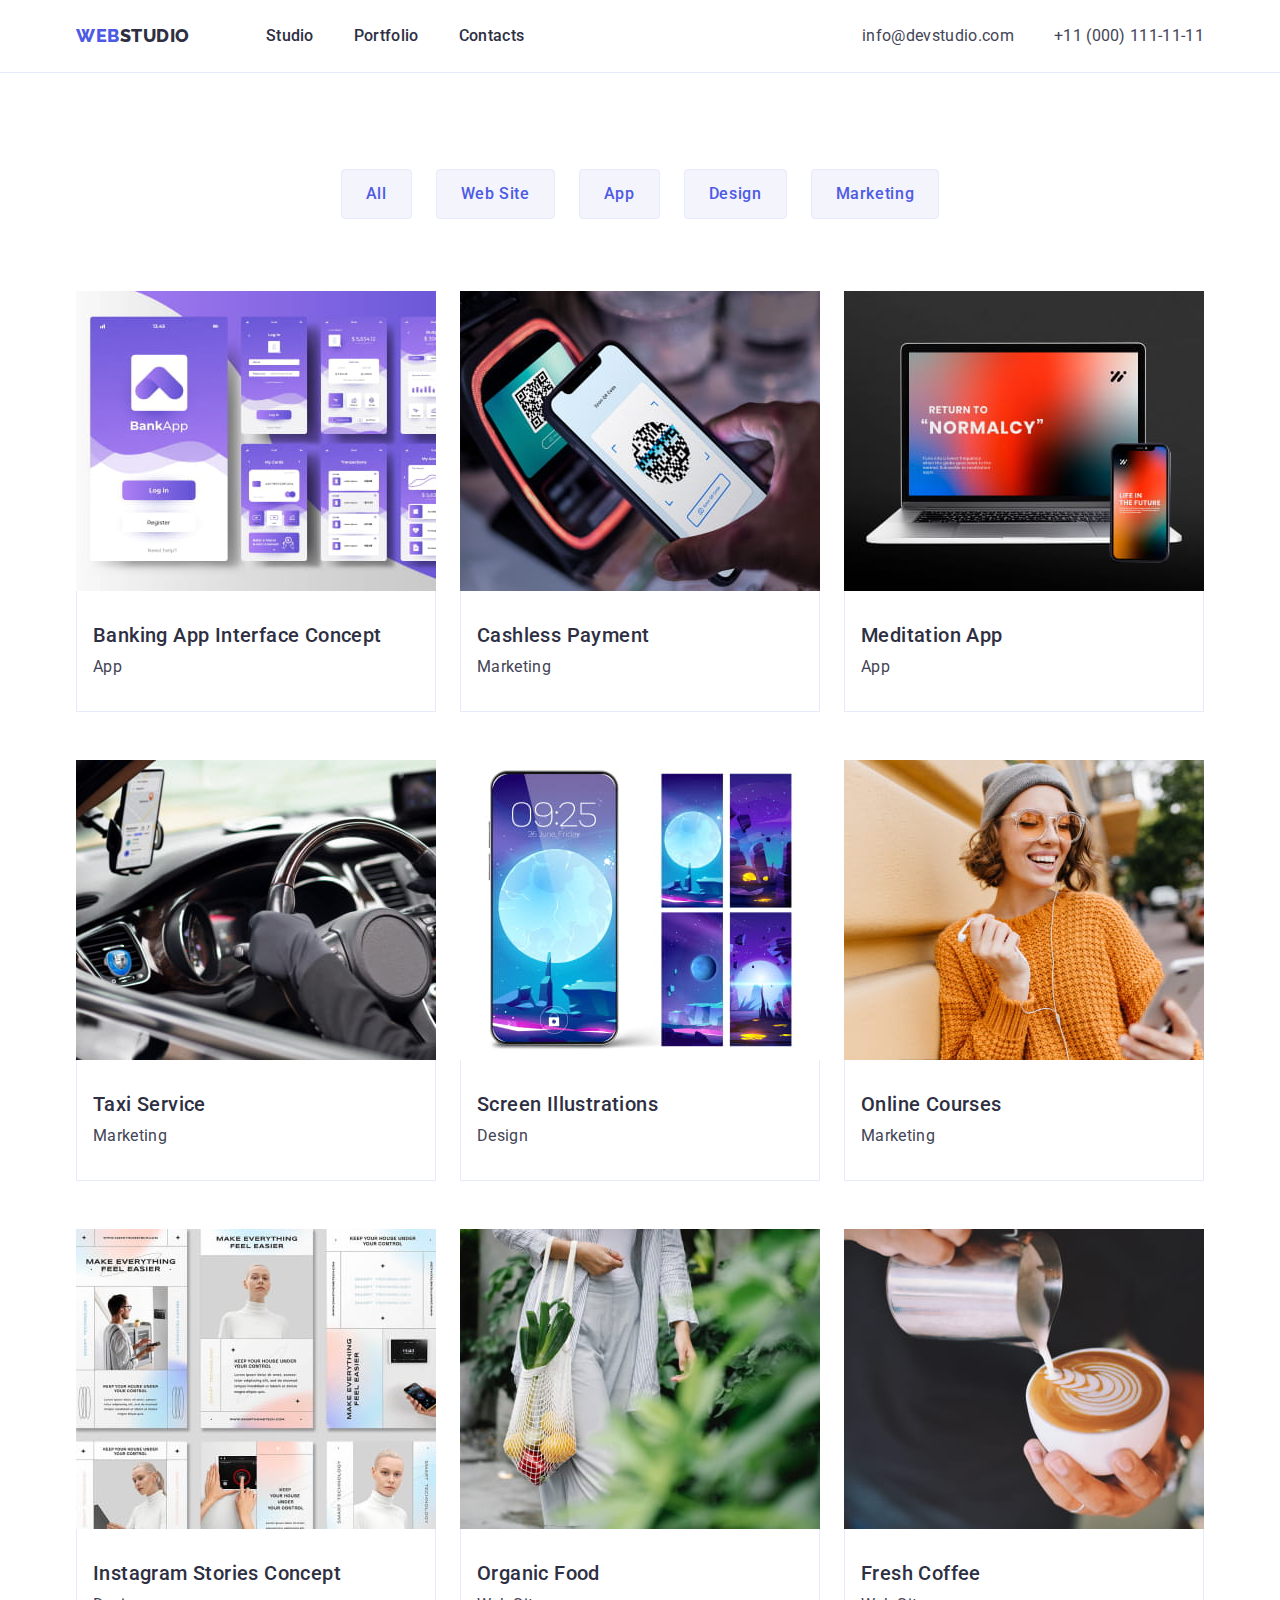
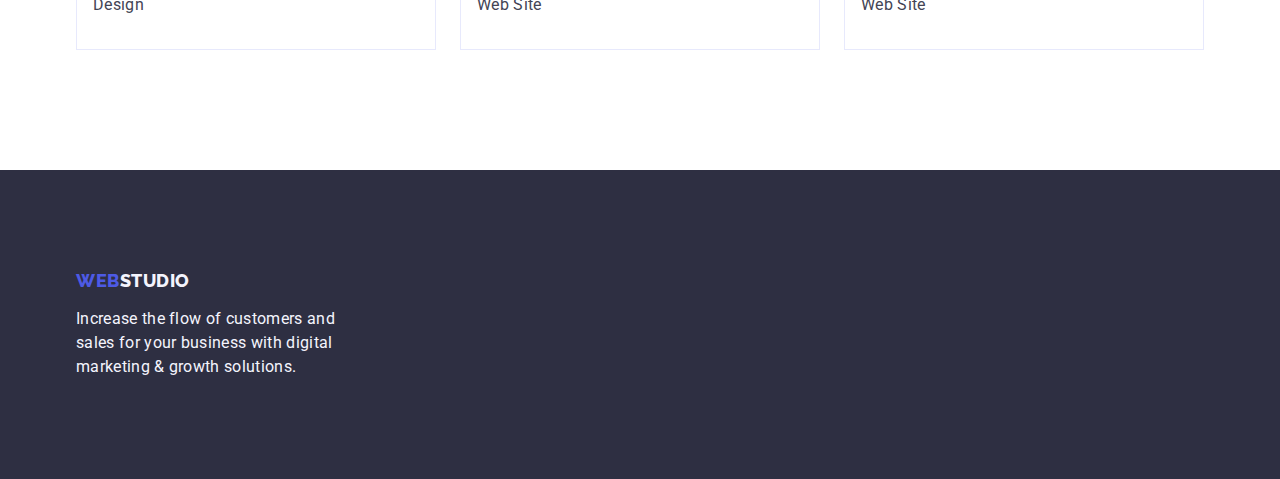
==== portfolio.html @ 5caf5eec "Initial commit" ====
<!DOCTYPE html>
<html lang="en">
  <head>
    <meta charset="UTF-8" />
    <meta http-equiv="X-UA-Compatible" content="IE=edge" />
    <meta name="viewport" content="width=device-width, initial-scale=1.0" />
    <title>Portfolio</title>
    <link rel="preconnect" href="https://fonts.googleapis.com" />
    <link rel="preconnect" href="https://fonts.gstatic.com" crossorigin />
    <link
      href="https://fonts.googleapis.com/css2?family=Raleway:wght@800&family=Roboto:wght@400;500;700;900&display=swap"
      rel="stylesheet"
    />
    <link
      rel="stylesheet"
      href="https://cdnjs.cloudflare.com/ajax/libs/modern-normalize/1.1.0/modern-normalize.min.css"
    />
    <link rel="stylesheet" href="./css/styles.css" />
  </head>
  <body>
    <!--NAVIGATION-->
    <header class="header-underline">
      <div class="header-section container">
        <nav class="header-nav">
          <a class="logo-web link" href="./">
            web<span class="logo-studio">studio</span>
          </a>
          <ul class="header-list list">
            <li>
              <a class="header-item link" href="./index.html">Studio</a>
            </li>
            <li>
              <a class="header-item link" href="./portfolio.html">Portfolio</a>
            </li>
            <li>
              <a class="header-item link" href="">Contacts</a>
            </li>
          </ul>
        </nav>
        <address class="header-nav link">
          <ul class="header-address-list list">
            <li>
              <a class="mail-tel link" href="mailto:info@devstudio.com">
                info@devstudio.com
              </a>
            </li>
            <li>
              <a class="mail-tel link" href="tel:+110001111111">
                +11 (000) 111-11-11
              </a>
            </li>
          </ul>
        </address>
      </div>
    </header>
    <!--END NAVIGATION-->
    <!--MAIN-->
    <main>
      <!--PORTFOLIO BREADCRUMBS-->
      <section class="portfolio-section">
        <div class="container">
          <h1 class="hidden-slogan">Web-Sturdio Portfolio</h1>
          <ul class="breadcrumbs-list list">
            <li>
              <button class="breadcrumbs-btn" type="button">All</button>
            </li>
            <li>
              <button class="breadcrumbs-btn" type="button">Web Site</button>
            </li>
            <li>
              <button class="breadcrumbs-btn" type="button">App</button>
            </li>
            <li>
              <button class="breadcrumbs-btn" type="button">Design</button>
            </li>
            <li>
              <button class="breadcrumbs-btn" type="button">Marketing</button>
            </li>
          </ul>
          <!--END PORTFOLIO BREADCRUMBS-->
          <!--PORTFOLIO GALLERY-->
          <ul class="portfolio-list list">
            <li class="portfolio-item">
              <a class="link" href="">
                <img
                  src="./images/bankapp.jpg"
                  alt="lost pic"
                  width="360"
                  height="300"
                />
                <div class="portfolio-item-container">
                  <h2 class="subject">Banking App Interface Concept</h2>
                  <p class="text">App</p>
                </div>
              </a>
            </li>
            <li class="portfolio-item">
              <a class="link" href="">
                <img
                  src="./images/cashless.jpg"
                  alt="lost pic"
                  width="360"
                  height="300"
                />
                <div class="portfolio-item-container">
                  <h2 class="subject">Cashless Payment</h2>
                  <p class="text">Marketing</p>
                </div>
              </a>
            </li>
            <li class="portfolio-item">
              <a class="link" href="">
                <img
                  src="./images/meditationapp.jpg"
                  alt="lost pic"
                  width="360"
                  height="300"
                />
                <div class="portfolio-item-container">
                  <h2 class="subject">Meditation App</h2>
                  <p class="text">App</p>
                </div>
              </a>
            </li>
            <li class="portfolio-item">
              <a class="link" href="">
                <img
                  src="./images/taxiservice.jpg"
                  alt="lost pic"
                  width="360"
                  height="300"
                />
                <div class="portfolio-item-container">
                  <h2 class="subject">Taxi Service</h2>
                  <p class="text">Marketing</p>
                </div>
              </a>
            </li>
            <li class="portfolio-item">
              <a class="link" href="">
                <img
                  src="./images/screenil.jpg"
                  alt="lost pic"
                  width="360"
                  height="300"
                />
                <div class="portfolio-item-container">
                  <h2 class="subject">Screen Illustrations</h2>
                  <p class="text">Design</p>
                </div>
              </a>
            </li>
            <li class="portfolio-item">
              <a class="link" href="">
                <img
                  src="./images/onlinecourses.jpg"
                  alt="lost pic"
                  width="360"
                  height="300"
                />
                <div class="portfolio-item-container">
                  <h2 class="subject">Online Courses</h2>
                  <p class="text">Marketing</p>
                </div>
              </a>
            </li>
            <li class="portfolio-item">
              <a class="link" href="">
                <img
                  src="./images/inststonesconc.jpg"
                  alt="lost pic"
                  width="360"
                  height="300"
                />
                <div class="portfolio-item-container">
                  <h2 class="subject">Instagram Stories Concept</h2>
                  <p class="text">Design</p>
                </div>
              </a>
            </li>
            <li class="portfolio-item">
              <a class="link" href="">
                <img
                  src="./images/orgfood.jpg"
                  alt="lost pic"
                  width="360"
                  height="300"
                />
                <div class="portfolio-item-container">
                  <h2 class="subject">Organic Food</h2>
                  <p class="text">Web Site</p>
                </div>
              </a>
            </li>
            <li class="portfolio-item">
              <a class="link" href="">
                <img
                  src="./images/freshcoffee.jpg"
                  alt="lost pic"
                  width="360"
                  height="300"
                />
                <div class="portfolio-item-container">
                  <h2 class="subject">Fresh Coffee</h2>
                  <p class="text">Web Site</p>
                </div>
              </a>
            </li>
          </ul>
        </div>
      </section>
      <!--END PORTFOLIO GALLERY-->
    </main>
    <!--END MAIN-->
    <!--FOOTER-->
    <footer class="footer-section">
      <div class="container">
        <a class="footer-logo link" href="index.html">
          web<span class="footer-studio">Studio</span>
        </a>
        <p class="text">
          Increase the flow of customers and sales for your business with
          digital marketing & growth solutions.
        </p>
      </div>
    </footer>
    <!--END FOOTER-->
  </body>
</html>
---- css/styles.css ----
:root {
  --primary-font: 'Roboto', sans-serif;
  --secondary-font: 'Raleway', sans-serif;
  --web-herobtn-color: #4d5ae5; /*IRIS*/
  --dark-text-color: #2e2f42; /*NAVY BLUE*/
  --main-text-color: #434455; /*SLATE*/
  --hover-color: #404bbf; /*OCEAN*/
  --white-color: #ffffff; /*WHITE*/
  --light-color: #f4f4fd; /*CLOUD*/
  --accent-color: #e7e9fc; /*CORNFLOWER*/
}

body {
  font-family: var(--primary-font);
  color: var(--main-text-color);
  background-color: var(--white-color);
}

img {
  display: block;
}

.list {
  padding: 0;
  margin: 0;
  list-style: none;
}

.link {
  text-decoration: none;
  font-style: normal;
}

.container {
  width: 1158px;
  padding-right: 15px;
  padding-left: 15px;
  margin: 0 auto;
}

.hidden-slogan {
  position: absolute;
  width: 1px;
  height: 1px;
  margin: -1px;
  border: 0;
  padding: 0;
  white-space: nowrap;
  clip-path: inset(100%);
  clip: rect(0 0 0 0);
  overflow: hidden;
}
/*
  |============================
  |------------TEXT------------
  |============================
*/
.slogan {
  font-weight: 700;
  font-size: 36px;
  line-height: 1.11;
  letter-spacing: 0.02em;
  text-align: center;
  text-transform: capitalize;

  color: var(--dark-text-color);

  margin-top: 0;
  margin-bottom: 72px;
}

.text {
  font-weight: 400;
  font-size: 16px;
  line-height: 1.5;
  letter-spacing: 0.02em;

  color: var(--main-text-color);

  margin-top: 0;
  margin-bottom: 0;
}

.team-item .text {
  text-align: center;
}

.footer-section .text {
  color: var(--light-color);

  width: 264px;
}
.subject {
  font-weight: 500;
  font-size: 20px;
  line-height: 1.2;
  letter-spacing: 0.02em;

  color: var(--dark-text-color);

  margin-top: 0;
  margin-bottom: 8px;
}

.team-item .subject {
  text-align: center;

  color: var(--main-text-color);
}

/*
  |============================
  |----------HEADER------------
  |============================
*/
.header-underline {
  border-bottom: 1px solid var(--accent-color);
}

.header-section {
  display: flex;
  flex-direction: row;
  justify-content: space-between;
}

.header-nav {
  display: flex;
  align-items: center;
}

.logo-web {
  font-family: var(--secondary-font);
  font-weight: 800;
  font-size: 18px;
  line-height: 1.17;
  letter-spacing: 0.03em;
  text-transform: uppercase;

  color: var(--web-herobtn-color);

  margin-right: 76px;
}

.logo-studio {
  font-family: var(--secondary-font);
  font-weight: 800;
  font-size: 18px;
  line-height: 1.17;
  letter-spacing: 0.03em;
  text-transform: uppercase;

  color: var(--dark-text-color);
}

.header-list {
  display: flex;
}

.header-list li:not(:last-child) {
  margin-right: 40px;
}

.header-item {
  font-family: var(--primary-font);
  font-weight: 500;
  font-size: 16px;
  line-height: 1.5;
  letter-spacing: 0.02em;

  color: var(--dark-text-color);

  display: block;
  padding: 24px 0;
}

.header-item:hover,
.header-item:focus {
  color: var(--hover-color);
}

.header-address-list {
  display: flex;
}

.header-address-list li:not(:last-child) {
  margin-right: 40px;
}

.mail-tel {
  font-family: var(--primary-font);
  font-style: normal;
  font-weight: 400;
  font-size: 16px;
  line-height: 1.5;
  letter-spacing: 0.02em;

  color: var(--main-text-color);

  display: block;
  padding: 24px 0;
}

.mail-tel:hover,
.mail-tel:focus {
  color: var(--hover-color);
}
/*
  |============================
  |----------HERO-BTN----------
  |============================
*/
.hero-section {
  background-color: var(--dark-text-color);

  padding: 188px 0;
}

.hero-slogan {
  font-family: var(--primary-font);
  font-weight: 700;
  font-size: 56px;
  line-height: 1.07;
  letter-spacing: 0.02em;
  text-align: center;

  color: var(--white-color);

  max-width: 496px;
  margin: 0 auto 48px;
}

.hero-btn {
  font-family: var(--primary-font);
  font-weight: 500;
  font-size: 16px;
  line-height: 1.5;
  letter-spacing: 0.04em;

  color: var(--white-color);
  background: var(--web-herobtn-color);

  box-shadow: 0px 4px 4px rgba(0, 0, 0, 0.15);
  border-radius: 4px;
  border: none;
  cursor: pointer;

  display: block;
  height: 56px;
  min-width: 169px;
  margin: 0 auto;
}

.hero-btn:hover,
.hero-btn:focus {
  background: var(--hover-color);
}
/*
  |============================
  |---------ADVANTAGES---------
  |============================
*/
.advantage-section {
  padding: 120px 0;
}

.advantage-list {
  display: flex;
  flex-wrap: center;
}

.advantage-list li:not(:last-child) {
  margin-right: 24px;
}

.advantage-item {
  width: calc((100% - 72px) / 4);
}

/*.advantage-suptitle {
  font-weight: 500;
  font-size: 20px;
  line-height: 1.2;
  letter-spacing: 0.02em;

  color: var(--dark-text-color);

  margin-top: 0;
  margin-bottom: 8px;
}
/*.advantage-text {
  font-weight: 400;
  font-size: 16px;
  line-height: 1.5;
  letter-spacing: 0.02em;

  color: var(--main-text-color);

  margin-top: 0;
  margin-bottom: 0;
}
/*
  |============================
  |---------WHAT-WE-DO---------
  |============================
*/
.whatwedo-section {
  padding-bottom: 120px;
}

/*.whatwedo-slogan {
  font-weight: 700;
  font-size: 36px;
  line-height: 1.11;
  letter-spacing: 0.02em;
  text-align: center;
  text-transform: capitalize;

  color: var(--dark-text-color);

  margin-top: 0;
  margin-bottom: 72px;
}*/

.whatwedo-list {
  display: flex;
  flex-wrap: center;
}

.whatwedo-list li:not(:last-child) {
  margin-right: 24px;
}

.whatwedo-item {
  width: calc((100% - 48px) / 3);
}
/*
  |============================
  |----------OUR-TEAM----------
  |============================
*/
.team-section {
  padding: 120px 0;
}

/*.team-slogan {
  font-weight: 700;
  font-size: 36px;
  line-height: 1.11;
  letter-spacing: 0.02em;
  text-align: center;
  text-transform: capitalize;

  color: var(--dark-text-color);

  margin-top: 0;
  margin-bottom: 72px;
}*/

.team-list {
  display: flex;
  flex-wrap: center;
}

.team-list li:not(:last-child) {
  margin-right: 24px;
}

.team-item {
  background-color: var(--white-color);
  border-radius: 0px 0px 4px 4px;
  box-shadow: 0px 1px 6px rgba(46, 47, 66, 0.08),
    0px 1px 1px rgba(46, 47, 66, 0.16), 0px 2px 1px rgba(46, 47, 66, 0.08);
}

.team-content {
  padding: 32px 16px;
}

/*.team-suptitle {
  font-family: var(--primary-font);
  font-weight: 500;
  font-size: 20px;
  line-height: 1.2;
  letter-spacing: 0.02em;
  text-align: center;

  margin-top: 0;
  margin-bottom: 8px;
}
/*.team-desc {
  font-weight: 400;
  font-size: 16px;
  line-height: 1.5;
  letter-spacing: 0.02em;
  text-align: center;

  color: var(--main-text-color);

  margin-top: 0;
  margin-bottom: 0;
}
/*
  |============================
  |-----------FOOTER-----------
  |============================
*/
.footer-section {
  padding: 100px 0;
  background-color: var(--dark-text-color);
}

.footer-logo {
  font-family: var(--secondary-font);
  font-weight: 800;
  font-size: 18px;
  line-height: 1.17;
  letter-spacing: 0.03em;
  text-transform: uppercase;

  color: var(--web-herobtn-color);

  display: inline-block;
  margin-bottom: 16px;
}

.footer-studio {
  font-family: var(--secondary-font);
  font-weight: 800;
  font-size: 18px;
  line-height: 1.17;
  letter-spacing: 0.03em;
  text-transform: uppercase;

  color: var(--light-color);
}

/*.footer-text {
  font-family: var(--primary-font);
  font-size: 16px;
  line-height: 1.5;
  letter-spacing: 0.02em;

  color: var(--light-color);

  width: 264px;
  margin-top: 0;
  margin-bottom: 0;
}
/*
  |============================
  |---------BREADCRUMBS--------
  |============================
*/
.portfolio-section {
  padding: 96px 0 120px;
}

.breadcrumbs-list {
  display: flex;
  justify-content: center;
  margin-bottom: 72px;
}

.breadcrumbs-list li:not(:last-child) {
  margin-right: 24px;
}

.breadcrumbs-btn {
  font-family: var(--primary-font);
  font-weight: 500;
  font-size: 16px;
  line-height: 1.5;
  letter-spacing: 0.04em;

  color: var(--web-herobtn-color);
  background: var(--light-color);

  border: 1px solid var(--accent-color);
  border-radius: 4px;
  /*box-shadow: 0px 3px 1px rgba(0, 0, 0, 0.1), 0px 2px 1px rgba(0, 0, 0, 0.08),
    0px 2px 2px rgba(0, 0, 0, 0.12);*/

  cursor: pointer;

  padding: 12px 24px;
  max-width: 168px;
}

.breadcrumbs-btn:hover,
.breadcrumbs-btn:focus {
  color: var(--white-color);
  background: var(--hover-color);

  border: 1px solid transparent;
}
/*
  |============================
  |----------GALLERY-----------
  |============================
*/
.portfolio-list {
  display: flex;
  flex-wrap: wrap;
}

.portfolio-item {
  margin-right: 24px;
  margin-bottom: 48px;
  width: calc((100% - 48px) / 3);
}

.portfolio-item:nth-child(3n) {
  margin-right: 0px;
}

.portfolio-item:nth-last-child(-n + 3) {
  margin-bottom: 0px;
}

.portfolio-item-container {
  padding: 32px 16px;
  border: 1px solid var(--accent-color);
  border-top: none;
}

/*.portfolio-suptitle {
  font-weight: 500;
  font-size: 20px;
  line-height: 1.2;
  letter-spacing: 0.02em;

  color: var(--dark-text-color);

  margin-top: 0;
  margin-bottom: 8px;
}
/*.portfolio-text {
  font-weight: 400;
  font-size: 16px;
  line-height: 1.5;
  letter-spacing: 0.02em;
  color: var(--main-text-color);

  margin-top: 0;
  margin-bottom: 0;
}
/*
  |============================
  |---------BACKGROUND---------
  |============================
*/
.footer-background {
  background-color: var(--dark-text-color);
}

.light-backgound {
  background-color: var(--light-color);
}

.white-backgound {
  background-color: var(--white-color);
}
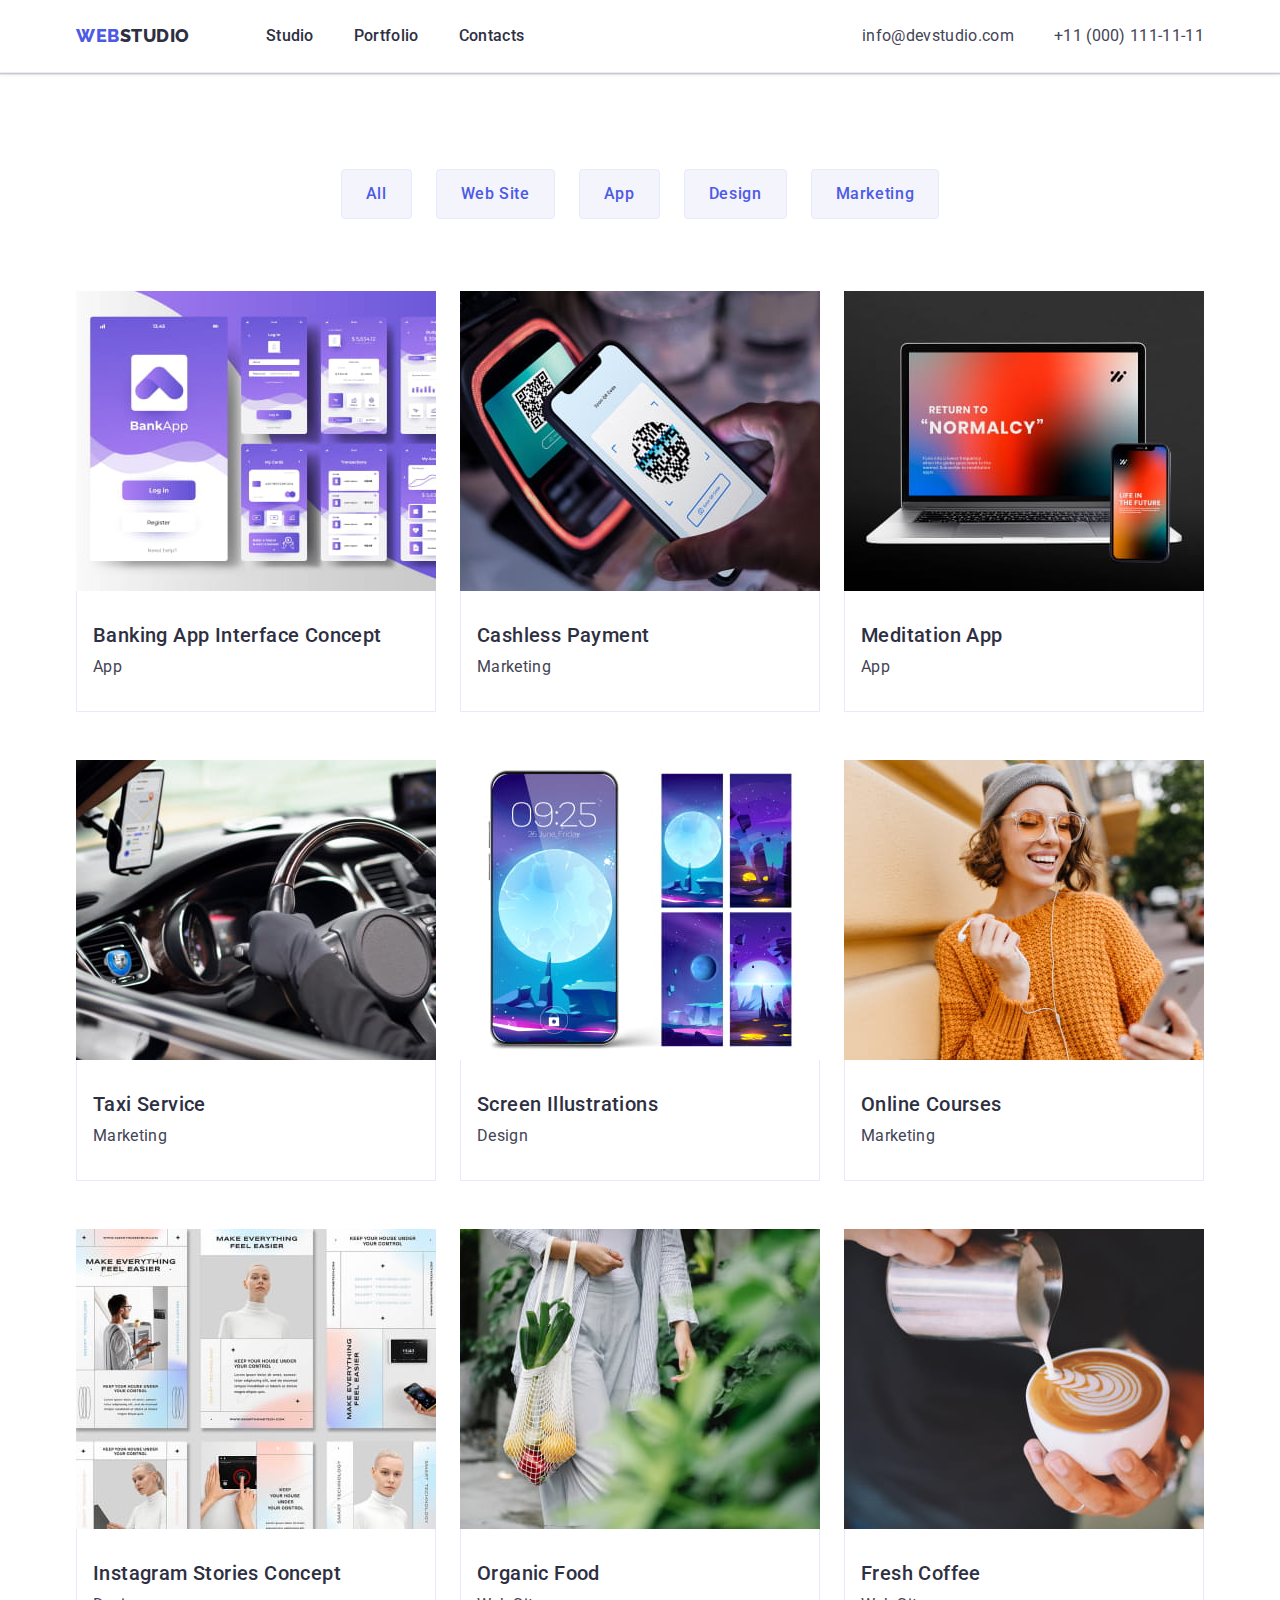
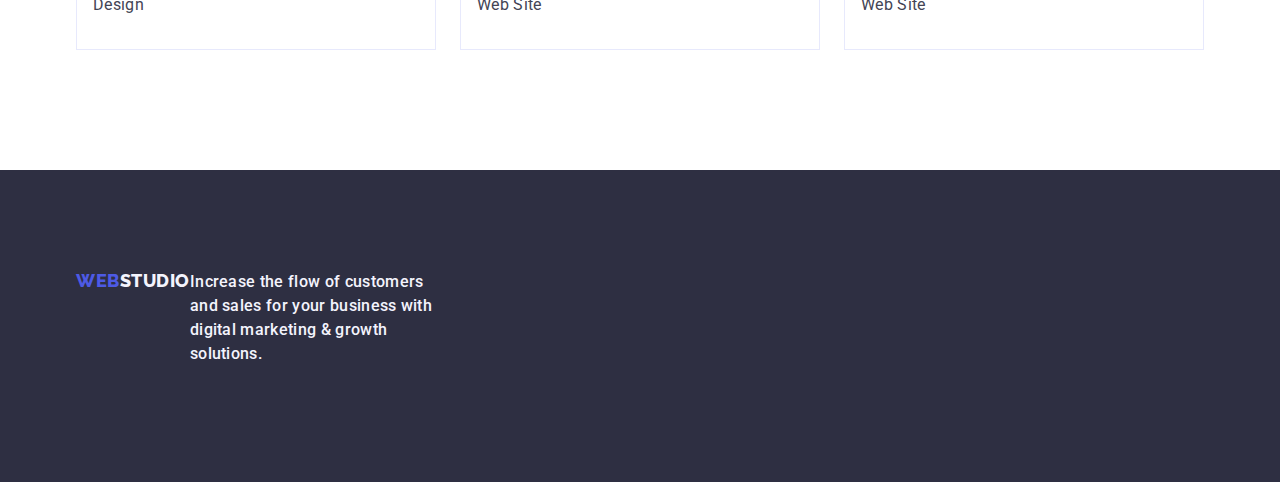
==== commit bad21dab: "Change №5 (Work)" ====
--- a/portfolio.html
+++ b/portfolio.html
@@ -81,7 +81,7 @@
           <!--PORTFOLIO GALLERY-->
           <ul class="portfolio-list list">
             <li class="portfolio-item">
-              <a class="link" href="">
+              <a class="portfolio-link link" href="">
                 <img
                   src="./images/bankapp.jpg"
                   alt="lost pic"
@@ -95,7 +95,7 @@
               </a>
             </li>
             <li class="portfolio-item">
-              <a class="link" href="">
+              <a class="portfolio-link link" href="">
                 <img
                   src="./images/cashless.jpg"
                   alt="lost pic"
@@ -109,7 +109,7 @@
               </a>
             </li>
             <li class="portfolio-item">
-              <a class="link" href="">
+              <a class="portfolio-link link" href="">
                 <img
                   src="./images/meditationapp.jpg"
                   alt="lost pic"
@@ -123,7 +123,7 @@
               </a>
             </li>
             <li class="portfolio-item">
-              <a class="link" href="">
+              <a class="portfolio-link link" href="">
                 <img
                   src="./images/taxiservice.jpg"
                   alt="lost pic"
@@ -137,7 +137,7 @@
               </a>
             </li>
             <li class="portfolio-item">
-              <a class="link" href="">
+              <a class="portfolio-link link" href="">
                 <img
                   src="./images/screenil.jpg"
                   alt="lost pic"
@@ -151,7 +151,7 @@
               </a>
             </li>
             <li class="portfolio-item">
-              <a class="link" href="">
+              <a class="portfolio-link link" href="">
                 <img
                   src="./images/onlinecourses.jpg"
                   alt="lost pic"
@@ -165,7 +165,7 @@
               </a>
             </li>
             <li class="portfolio-item">
-              <a class="link" href="">
+              <a class="portfolio-link link" href="">
                 <img
                   src="./images/inststonesconc.jpg"
                   alt="lost pic"
@@ -179,7 +179,7 @@
               </a>
             </li>
             <li class="portfolio-item">
-              <a class="link" href="">
+              <a class="portfolio-link link" href="">
                 <img
                   src="./images/orgfood.jpg"
                   alt="lost pic"
@@ -193,7 +193,7 @@
               </a>
             </li>
             <li class="portfolio-item">
-              <a class="link" href="">
+              <a class="portfolio-link link" href="">
                 <img
                   src="./images/freshcoffee.jpg"
                   alt="lost pic"
--- a/css/styles.css
+++ b/css/styles.css
@@ -108,6 +108,10 @@
   color: var(--main-text-color);
 }
 
+.team-content .text {
+  margin-bottom: 8px;
+}
+
 /*
   |============================
   |----------HEADER------------
@@ -115,6 +119,8 @@
 */
 .header-underline {
   border-bottom: 1px solid var(--accent-color);
+  box-shadow: 0px 2px 1px rgba(46, 47, 66, 0.08),
+    0px 1px 1px rgba(46, 47, 66, 0.16), 0px 1px 6px rgba(46, 47, 66, 0.08);
 }
 
 .header-section {
@@ -254,6 +260,22 @@
 .hero-btn:focus {
   background: var(--hover-color);
 }
+
+.hero-background {
+  background-image: linear-gradient(
+      to bottom,
+      rgba(46, 47, 66, 0.7),
+      rgba(46, 47, 66, 0.7)
+    ),
+    url(../images/peopleofficeone.jpg);
+  background-repeat: no-repeat;
+  background-position: center;
+  background-size: cover;
+
+  max-width: 1440px;
+  min-height: 600px;
+  margin: auto auto;
+}
 /*
   |============================
   |---------ADVANTAGES---------
@@ -265,7 +287,7 @@
 
 .advantage-list {
   display: flex;
-  flex-wrap: center;
+  /*flex-wrap: center;*/
 }
 
 .advantage-list li:not(:last-child) {
@@ -373,7 +395,7 @@
 }
 
 .team-content {
-  padding: 32px 16px;
+  padding: 32px 0;
 }
 
 /*.team-suptitle {
@@ -407,6 +429,8 @@
 .footer-section {
   padding: 100px 0;
   background-color: var(--dark-text-color);
+
+  display: flex;
 }
 
 .footer-logo {
@@ -492,6 +516,7 @@
   background: var(--hover-color);
 
   border: 1px solid transparent;
+  box-shadow: 0px 3px 1px rgba(0, 0, 0, 0.1), 0px 2px 1px rgba(0, 0, 0, 0.08), 0px 2px 2px rgba(0, 0, 0, 0.12);
 }
 /*
   |============================
@@ -508,6 +533,14 @@
   margin-bottom: 48px;
   width: calc((100% - 48px) / 3);
 }
+.portfolio-link {
+  display: block; 
+}
+
+.portfolio-link:hover,
+.portfolio-link:focus {
+  box-shadow: 0px 1px 6px rgba(46, 47, 66, 0.08), 0px 1px 1px rgba(46, 47, 66, 0.16), 0px 2px 1px rgba(46, 47, 66, 0.08);
+}
 
 .portfolio-item:nth-child(3n) {
   margin-right: 0px;
@@ -560,3 +593,154 @@
 .white-backgound {
   background-color: var(--white-color);
 }
+
+/*-------NEW-------*/
+
+/*.advantage-item::before {
+  display: block;
+  content: '';
+  background: var(--light-color);
+  height: 112px;
+  border-radius: 4px;
+  margin-bottom: 8px;
+
+  background-repeat: no-repeat;
+  background-position: center;
+}
+
+.advantage-item:nth-child(1)::before {
+  background-image: url(../images/antenna.svg);
+}
+
+.advantage-item:nth-child(2)::before {
+  background-image: url(../images/clock.svg);
+}
+
+.advantage-item:nth-child(3)::before {
+  background-image: url(../images/diagram.svg);
+}
+
+.advantage-item:nth-child(4)::before {
+  background-image: url(../images/astronaut.svg);
+}
+*/
+
+
+
+
+
+
+
+
+
+/*----NEW-NEW----*/
+.advantage-icons-container {
+  display: flex;
+  align-items: center;
+  justify-content: center;
+
+  height: 112px;
+  background-color: #f4f4fd;
+  border-radius: 4px;
+  margin-bottom: 8px;
+}
+
+.socials-list {
+  display: flex;
+  justify-content: center;
+  list-style: none;
+
+  padding: 0;
+  margin: auto;
+  /*outline: 3px dashed darkmagenta;*/
+}
+
+.socials-btn {
+  height: 40px;
+  width: 40px;
+  border-radius: 50%;
+  padding: 0;
+  margin: 0;
+
+  background: var(--web-herobtn-color);
+}
+
+.socials-btn:hover,
+.socials-btn:focus {
+  background: var(--hover-color);
+}
+
+.socials-link {
+  width: 100%;
+  height: 100%;
+  background-color: #4d5ae5;
+ 
+
+  display: flex;
+  align-items: center;
+  justify-content: center;
+}
+
+.socials-link:hover,
+.socials-link:focus {
+  background-color: var(--hover-color);
+}
+
+.customers-section {
+  padding: 120px 0;
+}
+
+.customers-list {
+  display: flex;
+}
+
+.customers-list li:not(:last-child) {
+  margin-right: 24px;
+}
+
+.customers-item {
+  width: calc((100% - 120px) / 6);  
+  height: 88px;
+ 
+  
+}
+
+.customers-item:hover {
+
+}
+
+.customers-link {
+  width: 100%;
+  height: 100%;
+  border: 1px solid #8e8f99;
+  border-radius: 4px;
+  display: flex;
+  align-items: center;
+  justify-content: center;  
+}
+
+.customers-link:hover {
+  fill: var(--hover-color);
+}
+
+.customers-svg {  
+  fill: currentColor;
+  
+}
+
+footer .container {
+  display: flex; 
+  align-items: baseline;
+}
+
+.footer-row {
+  margin-right: 120px;
+}
+
+footer .text {
+  font-weight: 500;
+  color: var(--white-color);
+
+  margin-bottom: 16px;
+}
+
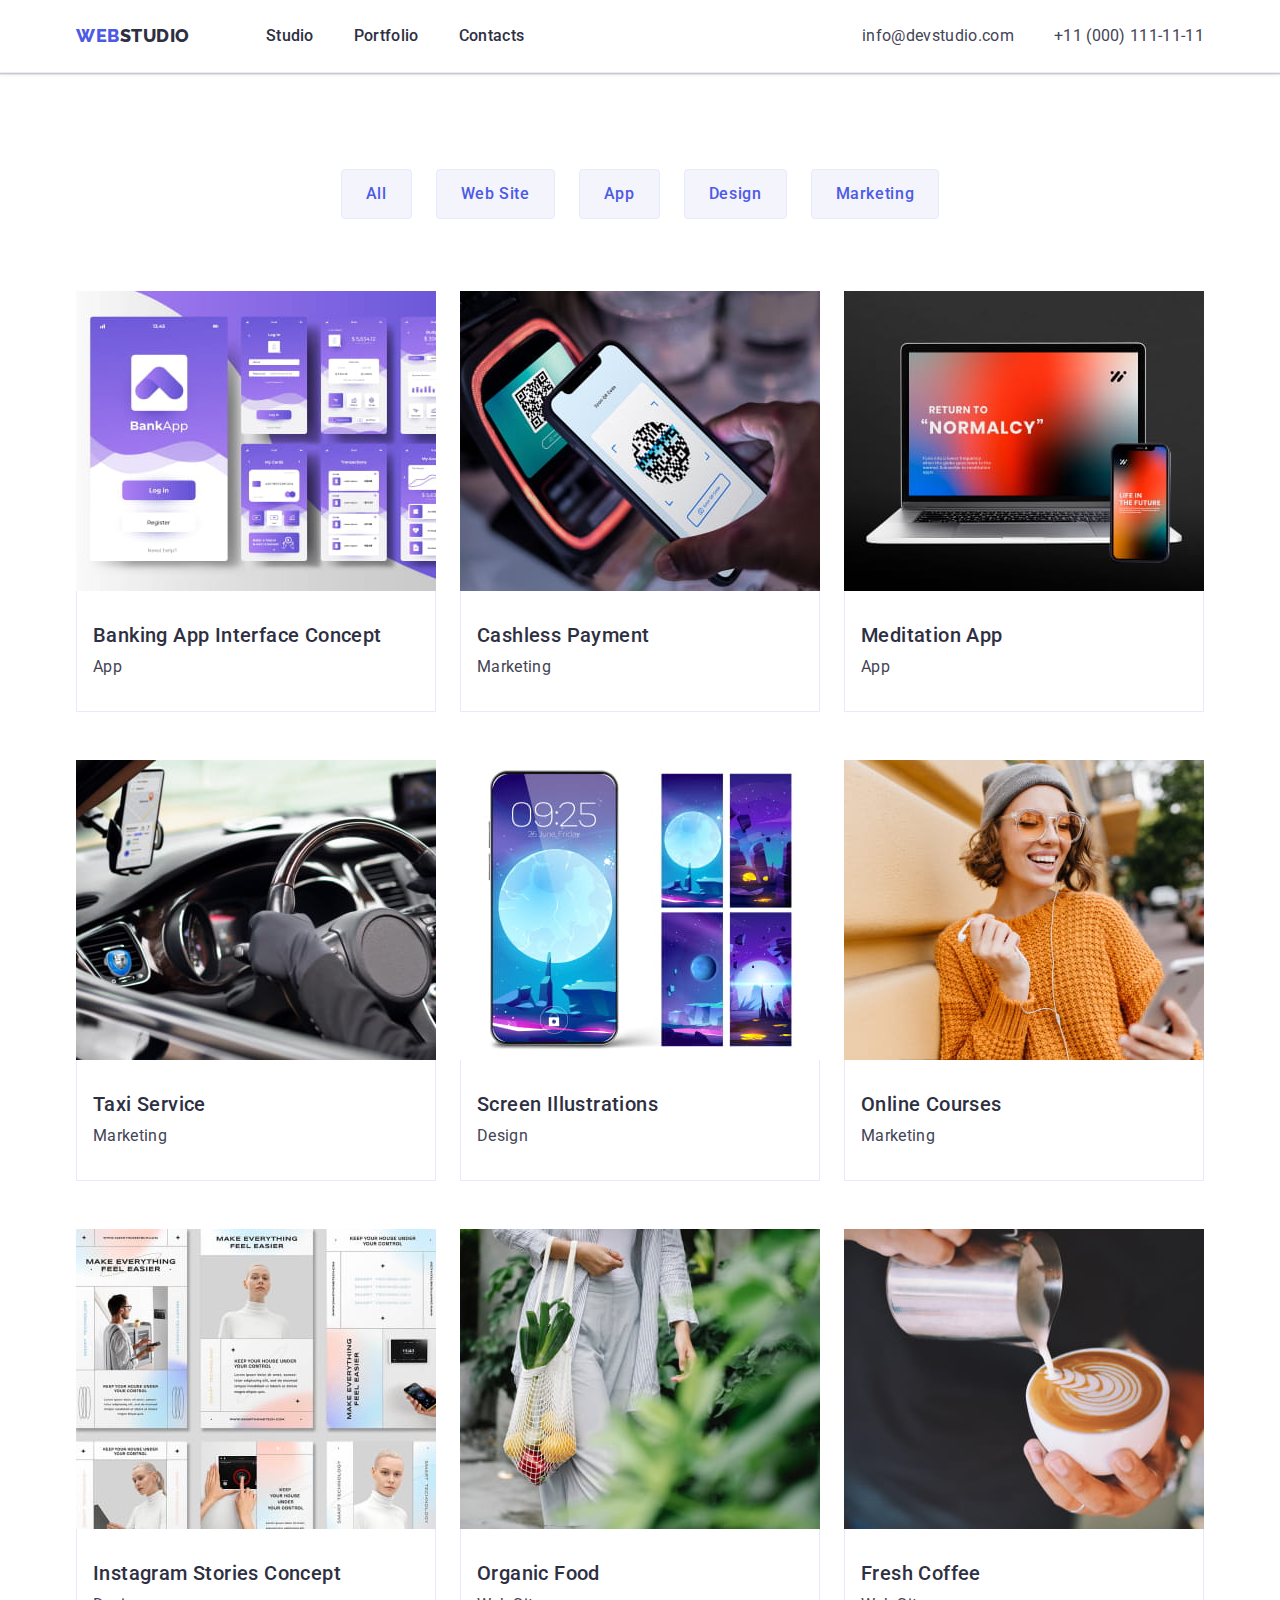
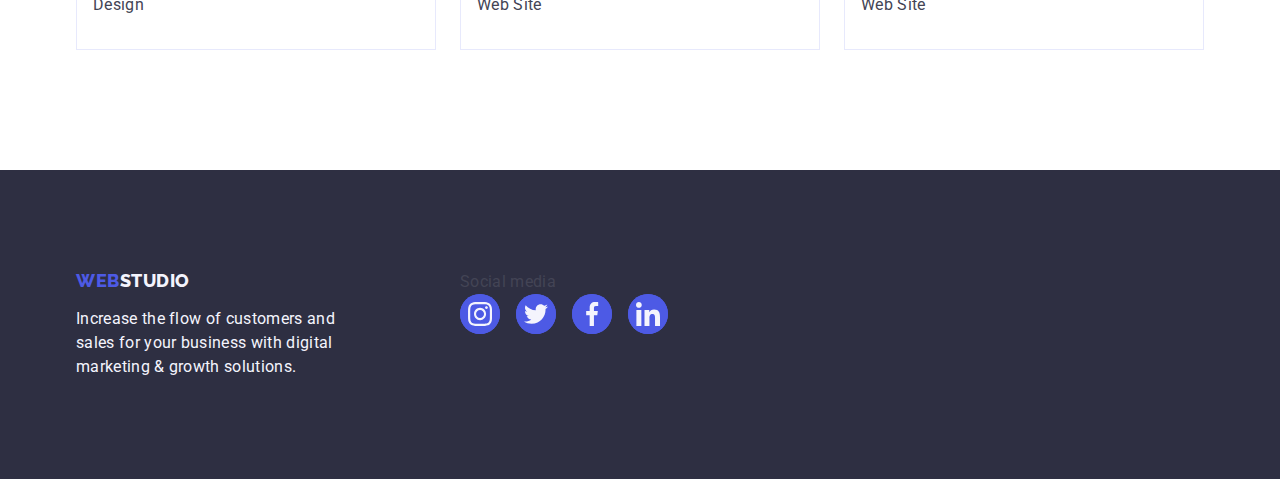
==== commit db6a2f9b: "Change 8 (work)" ====
--- a/portfolio.html
+++ b/portfolio.html
@@ -53,10 +53,10 @@
         </address>
       </div>
     </header>
-    <!--END NAVIGATION-->
+    <!--END-NAVIGATION-->
     <!--MAIN-->
     <main>
-      <!--PORTFOLIO BREADCRUMBS-->
+      <!--PORTFOLIO-BREADCRUMBS-->
       <section class="portfolio-section">
         <div class="container">
           <h1 class="hidden-slogan">Web-Sturdio Portfolio</h1>
@@ -77,8 +77,8 @@
               <button class="breadcrumbs-btn" type="button">Marketing</button>
             </li>
           </ul>
-          <!--END PORTFOLIO BREADCRUMBS-->
-          <!--PORTFOLIO GALLERY-->
+          <!--END-PORTFOLIO-BREADCRUMBS-->
+          <!--PORTFOLIO-GALLERY-->
           <ul class="portfolio-list list">
             <li class="portfolio-item">
               <a class="portfolio-link link" href="">
@@ -209,19 +209,55 @@
           </ul>
         </div>
       </section>
-      <!--END PORTFOLIO GALLERY-->
+      <!--END-PORTFOLIO-GALLERY-->
     </main>
-    <!--END MAIN-->
+    <!--END-MAIN-->
     <!--FOOTER-->
     <footer class="footer-section">
       <div class="container">
-        <a class="footer-logo link" href="index.html">
-          web<span class="footer-studio">Studio</span>
-        </a>
-        <p class="text">
-          Increase the flow of customers and sales for your business with
-          digital marketing & growth solutions.
-        </p>
+        <div class="footer-row">
+          <a class="footer-logo link" href="index.html">
+            web<span class="footer-studio">studio</span>
+          </a>
+          <p class="text">
+            Increase the flow of customers and sales for your business with
+            digital marketing & growth solutions.
+          </p>
+        </div>
+        <div>
+          <p class="text">Social media</p>
+          <ul class="socials-list">
+            <li class="socials-icon">
+              <a class="socials-link" href="">
+                <svg class="socials-svg" width="24" height="24">
+                  <use href="./images/icons.svg#instagram"></use>
+                </svg>
+              </a>
+            </li>
+
+            <li class="socials-icon">
+              <a class="socials-link" href="">
+                <svg class="socials-svg" width="24" height="24">
+                  <use href="./images/icons.svg#twitter"></use>
+                </svg>
+              </a>
+            </li>
+            <li class="socials-icon">
+              <a class="socials-link" href="">
+                <svg class="socials-svg" width="24" height="24">
+                  <use href="./images/icons.svg#facebook"></use>
+                </svg>
+              </a>
+            </li>
+            <li class="socials-icon">
+              <a class="socials-link" href="">
+                <svg class="socials-svg" width="24" height="24">
+                  <use href="./images/icons.svg#linkedin"></use>
+                </svg>
+              </a>
+            </li>
+          </ul>
+        </div>
       </div>
     </footer>
     <!--END FOOTER-->
--- a/css/styles.css
+++ b/css/styles.css
@@ -1,13 +1,15 @@
 :root {
   --primary-font: 'Roboto', sans-serif;
   --secondary-font: 'Raleway', sans-serif;
-  --web-herobtn-color: #4d5ae5; /*IRIS*/
+  --primary-color: #4d5ae5; /*IRIS*/
   --dark-text-color: #2e2f42; /*NAVY BLUE*/
   --main-text-color: #434455; /*SLATE*/
+  --subtle-text-color: #8e8f99; /*LIGHT SLATE*/
   --hover-color: #404bbf; /*OCEAN*/
   --white-color: #ffffff; /*WHITE*/
   --light-color: #f4f4fd; /*CLOUD*/
   --accent-color: #e7e9fc; /*CORNFLOWER*/
+  --success-color: #31d0aa; /*GREEN*/
 }
 
 body {
@@ -55,6 +57,7 @@
   |------------TEXT------------
   |============================
 */
+/*---------GENERAL-TEXT------*/
 .slogan {
   font-weight: 700;
   font-size: 36px;
@@ -69,6 +72,18 @@
   margin-bottom: 72px;
 }
 
+.subject {
+  font-weight: 500;
+  font-size: 20px;
+  line-height: 1.2;
+  letter-spacing: 0.02em;
+
+  color: var(--dark-text-color);
+
+  margin-top: 0;
+  margin-bottom: 8px;
+}
+
 .text {
   font-weight: 400;
   font-size: 16px;
@@ -80,28 +95,11 @@
   margin-top: 0;
   margin-bottom: 0;
 }
-
+/*---------TEAM-TEXT---------*/
 .team-item .text {
   text-align: center;
 }
 
-.footer-section .text {
-  color: var(--light-color);
-
-  width: 264px;
-}
-.subject {
-  font-weight: 500;
-  font-size: 20px;
-  line-height: 1.2;
-  letter-spacing: 0.02em;
-
-  color: var(--dark-text-color);
-
-  margin-top: 0;
-  margin-bottom: 8px;
-}
-
 .team-item .subject {
   text-align: center;
 
@@ -111,7 +109,12 @@
 .team-content .text {
   margin-bottom: 8px;
 }
-
+/*---------FOOTER-TEXT--------*/
+.footer-row .text {
+  color: var(--light-color);
+
+  width: 264px;
+}
 /*
   |============================
   |----------HEADER------------
@@ -142,7 +145,7 @@
   letter-spacing: 0.03em;
   text-transform: uppercase;
 
-  color: var(--web-herobtn-color);
+  color: var(--primary-color);
 
   margin-right: 76px;
 }
@@ -243,7 +246,7 @@
   letter-spacing: 0.04em;
 
   color: var(--white-color);
-  background: var(--web-herobtn-color);
+  background: var(--primary-color);
 
   box-shadow: 0px 4px 4px rgba(0, 0, 0, 0.15);
   border-radius: 4px;
@@ -286,8 +289,7 @@
 }
 
 .advantage-list {
-  display: flex;
-  /*flex-wrap: center;*/
+  display: flex;  
 }
 
 .advantage-list li:not(:last-child) {
@@ -298,27 +300,15 @@
   width: calc((100% - 72px) / 4);
 }
 
-/*.advantage-suptitle {
-  font-weight: 500;
-  font-size: 20px;
-  line-height: 1.2;
-  letter-spacing: 0.02em;
-
-  color: var(--dark-text-color);
-
-  margin-top: 0;
+.advantage-icons-container {
+  display: flex;
+  align-items: center;
+  justify-content: center;
+
+  height: 112px;
+  background-color: var(--light-color);
+  border-radius: 4px;
   margin-bottom: 8px;
-}
-/*.advantage-text {
-  font-weight: 400;
-  font-size: 16px;
-  line-height: 1.5;
-  letter-spacing: 0.02em;
-
-  color: var(--main-text-color);
-
-  margin-top: 0;
-  margin-bottom: 0;
 }
 /*
   |============================
@@ -329,20 +319,6 @@
   padding-bottom: 120px;
 }
 
-/*.whatwedo-slogan {
-  font-weight: 700;
-  font-size: 36px;
-  line-height: 1.11;
-  letter-spacing: 0.02em;
-  text-align: center;
-  text-transform: capitalize;
-
-  color: var(--dark-text-color);
-
-  margin-top: 0;
-  margin-bottom: 72px;
-}*/
-
 .whatwedo-list {
   display: flex;
   flex-wrap: center;
@@ -364,27 +340,10 @@
   padding: 120px 0;
 }
 
-/*.team-slogan {
-  font-weight: 700;
-  font-size: 36px;
-  line-height: 1.11;
-  letter-spacing: 0.02em;
-  text-align: center;
-  text-transform: capitalize;
-
-  color: var(--dark-text-color);
-
-  margin-top: 0;
-  margin-bottom: 72px;
-}*/
-
 .team-list {
   display: flex;
   flex-wrap: center;
-}
-
-.team-list li:not(:last-child) {
-  margin-right: 24px;
+  gap: 24px;
 }
 
 .team-item {
@@ -397,29 +356,52 @@
 .team-content {
   padding: 32px 0;
 }
-
-/*.team-suptitle {
-  font-family: var(--primary-font);
-  font-weight: 500;
-  font-size: 20px;
-  line-height: 1.2;
-  letter-spacing: 0.02em;
-  text-align: center;
-
-  margin-top: 0;
-  margin-bottom: 8px;
-}
-/*.team-desc {
-  font-weight: 400;
-  font-size: 16px;
-  line-height: 1.5;
-  letter-spacing: 0.02em;
-  text-align: center;
-
-  color: var(--main-text-color);
-
-  margin-top: 0;
-  margin-bottom: 0;
+/*
+  |============================
+  |----------CUSTOMERS---------
+  |============================
+*/
+.customers-section {
+  padding: 120px 0;
+}
+
+.customers-list {
+  display: flex;
+  gap: 24px; 
+}
+
+.customers-icon {
+  width: calc((100% - 120px) / 6);  
+  height: 88px;  
+}
+
+.customers-link {
+  display: flex;
+  align-items: center;
+  justify-content: center;  
+
+  width: 100%;
+  height: 100%;
+  
+  border: 1px solid var(--subtle-text-color);
+  border-radius: 4px;
+  
+  color: var(--subtle-text-color);
+}
+
+.customers-link:hover,
+.customers-link:focus {
+  border-color: var(--hover-color);
+  color: var(--hover-color);
+}
+
+.customers-svg {
+  fill: currentColor;
+}
+
+.customers-svg:hover,
+.customers-svg:focus {  
+  fill: var(--hover-color);
 }
 /*
   |============================
@@ -427,10 +409,19 @@
   |============================
 */
 .footer-section {
+  display: flex;
   padding: 100px 0;
-  background-color: var(--dark-text-color);
-
-  display: flex;
+  
+  background-color: var(--dark-text-color);  
+}
+
+footer .container {
+  display: flex; 
+  align-items: baseline;
+}
+
+.footer-row {
+  margin-right: 120px;
 }
 
 .footer-logo {
@@ -441,7 +432,7 @@
   letter-spacing: 0.03em;
   text-transform: uppercase;
 
-  color: var(--web-herobtn-color);
+  color: var(--primary-color);
 
   display: inline-block;
   margin-bottom: 16px;
@@ -458,17 +449,26 @@
   color: var(--light-color);
 }
 
-/*.footer-text {
-  font-family: var(--primary-font);
+.footer-socials-text {
+  font-weight: 500; 
+  color: var(--white-color);  
   font-size: 16px;
   line-height: 1.5;
-  letter-spacing: 0.02em;
-
-  color: var(--light-color);
-
-  width: 264px;
+  letter-spacing: 0.02em;  
+
   margin-top: 0;
-  margin-bottom: 0;
+  margin-bottom: 16px;
+}
+
+footer .socials-list {
+  gap: 16px; 
+  justify-content: start;
+}
+
+footer .socials-link:hover, 
+footer .socials-link:focus,
+footer .socials-link:active {
+  background-color: var(--success-color);
 }
 /*
   |============================
@@ -496,14 +496,12 @@
   line-height: 1.5;
   letter-spacing: 0.04em;
 
-  color: var(--web-herobtn-color);
+  color: var(--primary-color);
   background: var(--light-color);
 
   border: 1px solid var(--accent-color);
   border-radius: 4px;
-  /*box-shadow: 0px 3px 1px rgba(0, 0, 0, 0.1), 0px 2px 1px rgba(0, 0, 0, 0.08),
-    0px 2px 2px rgba(0, 0, 0, 0.12);*/
-
+ 
   cursor: pointer;
 
   padding: 12px 24px;
@@ -555,28 +553,6 @@
   border: 1px solid var(--accent-color);
   border-top: none;
 }
-
-/*.portfolio-suptitle {
-  font-weight: 500;
-  font-size: 20px;
-  line-height: 1.2;
-  letter-spacing: 0.02em;
-
-  color: var(--dark-text-color);
-
-  margin-top: 0;
-  margin-bottom: 8px;
-}
-/*.portfolio-text {
-  font-weight: 400;
-  font-size: 16px;
-  line-height: 1.5;
-  letter-spacing: 0.02em;
-  color: var(--main-text-color);
-
-  margin-top: 0;
-  margin-bottom: 0;
-}
 /*
   |============================
   |---------BACKGROUND---------
@@ -593,154 +569,58 @@
 .white-backgound {
   background-color: var(--white-color);
 }
-
-/*-------NEW-------*/
-
-/*.advantage-item::before {
-  display: block;
-  content: '';
-  background: var(--light-color);
-  height: 112px;
-  border-radius: 4px;
-  margin-bottom: 8px;
-
-  background-repeat: no-repeat;
-  background-position: center;
-}
-
-.advantage-item:nth-child(1)::before {
-  background-image: url(../images/antenna.svg);
-}
-
-.advantage-item:nth-child(2)::before {
-  background-image: url(../images/clock.svg);
-}
-
-.advantage-item:nth-child(3)::before {
-  background-image: url(../images/diagram.svg);
-}
-
-.advantage-item:nth-child(4)::before {
-  background-image: url(../images/astronaut.svg);
-}
-*/
-
-
-
-
-
-
-
-
-
-/*----NEW-NEW----*/
-.advantage-icons-container {
+/*
+  |============================
+  |----------SOCIALS-----------
+  |============================
+*/
+.socials-list {
+  display: flex;
+  margin: auto;
+  padding: 0;
+
+  justify-content: center;
+  list-style: none;
+  
+  gap: 24px;   
+}
+
+.socials-icon {
+  height: 40px;
+  width: 40px; 
+  border-radius: 50%;  
+
+  background: var(--primary-color);
+}
+
+.socials-link {
   display: flex;
   align-items: center;
   justify-content: center;
 
-  height: 112px;
-  background-color: #f4f4fd;
-  border-radius: 4px;
-  margin-bottom: 8px;
-}
-
-.socials-list {
-  display: flex;
-  justify-content: center;
-  list-style: none;
-
-  padding: 0;
-  margin: auto;
-  /*outline: 3px dashed darkmagenta;*/
-}
-
-.socials-btn {
-  height: 40px;
-  width: 40px;
-  border-radius: 50%;
-  padding: 0;
-  margin: 0;
-
-  background: var(--web-herobtn-color);
-}
-
-.socials-btn:hover,
-.socials-btn:focus {
-  background: var(--hover-color);
-}
-
-.socials-link {
   width: 100%;
   height: 100%;
-  background-color: #4d5ae5;
- 
-
-  display: flex;
-  align-items: center;
-  justify-content: center;
+  border-radius: 50%;
+  
+  background-color: var(--primary-color);  
 }
 
 .socials-link:hover,
-.socials-link:focus {
+.socials-link:focus,
+.socials-link:active {
   background-color: var(--hover-color);
-}
-
-.customers-section {
-  padding: 120px 0;
-}
-
-.customers-list {
-  display: flex;
-}
-
-.customers-list li:not(:last-child) {
-  margin-right: 24px;
-}
-
-.customers-item {
-  width: calc((100% - 120px) / 6);  
-  height: 88px;
- 
-  
-}
-
-.customers-item:hover {
-
-}
-
-.customers-link {
-  width: 100%;
-  height: 100%;
-  border: 1px solid #8e8f99;
-  border-radius: 4px;
-  display: flex;
-  align-items: center;
-  justify-content: center;  
-}
-
-.customers-link:hover {
-  fill: var(--hover-color);
-}
-
-.customers-svg {  
-  fill: currentColor;
-  
-}
-
-footer .container {
-  display: flex; 
-  align-items: baseline;
-}
-
-.footer-row {
-  margin-right: 120px;
-}
-
-footer .text {
-  font-weight: 500;
-  color: var(--white-color);
-
-  margin-bottom: 16px;
-}
-
+
+}
+
+.socials-svg {
+  fill: var(--light-color);
+}
+
+
+
+
+
+
+
+
+
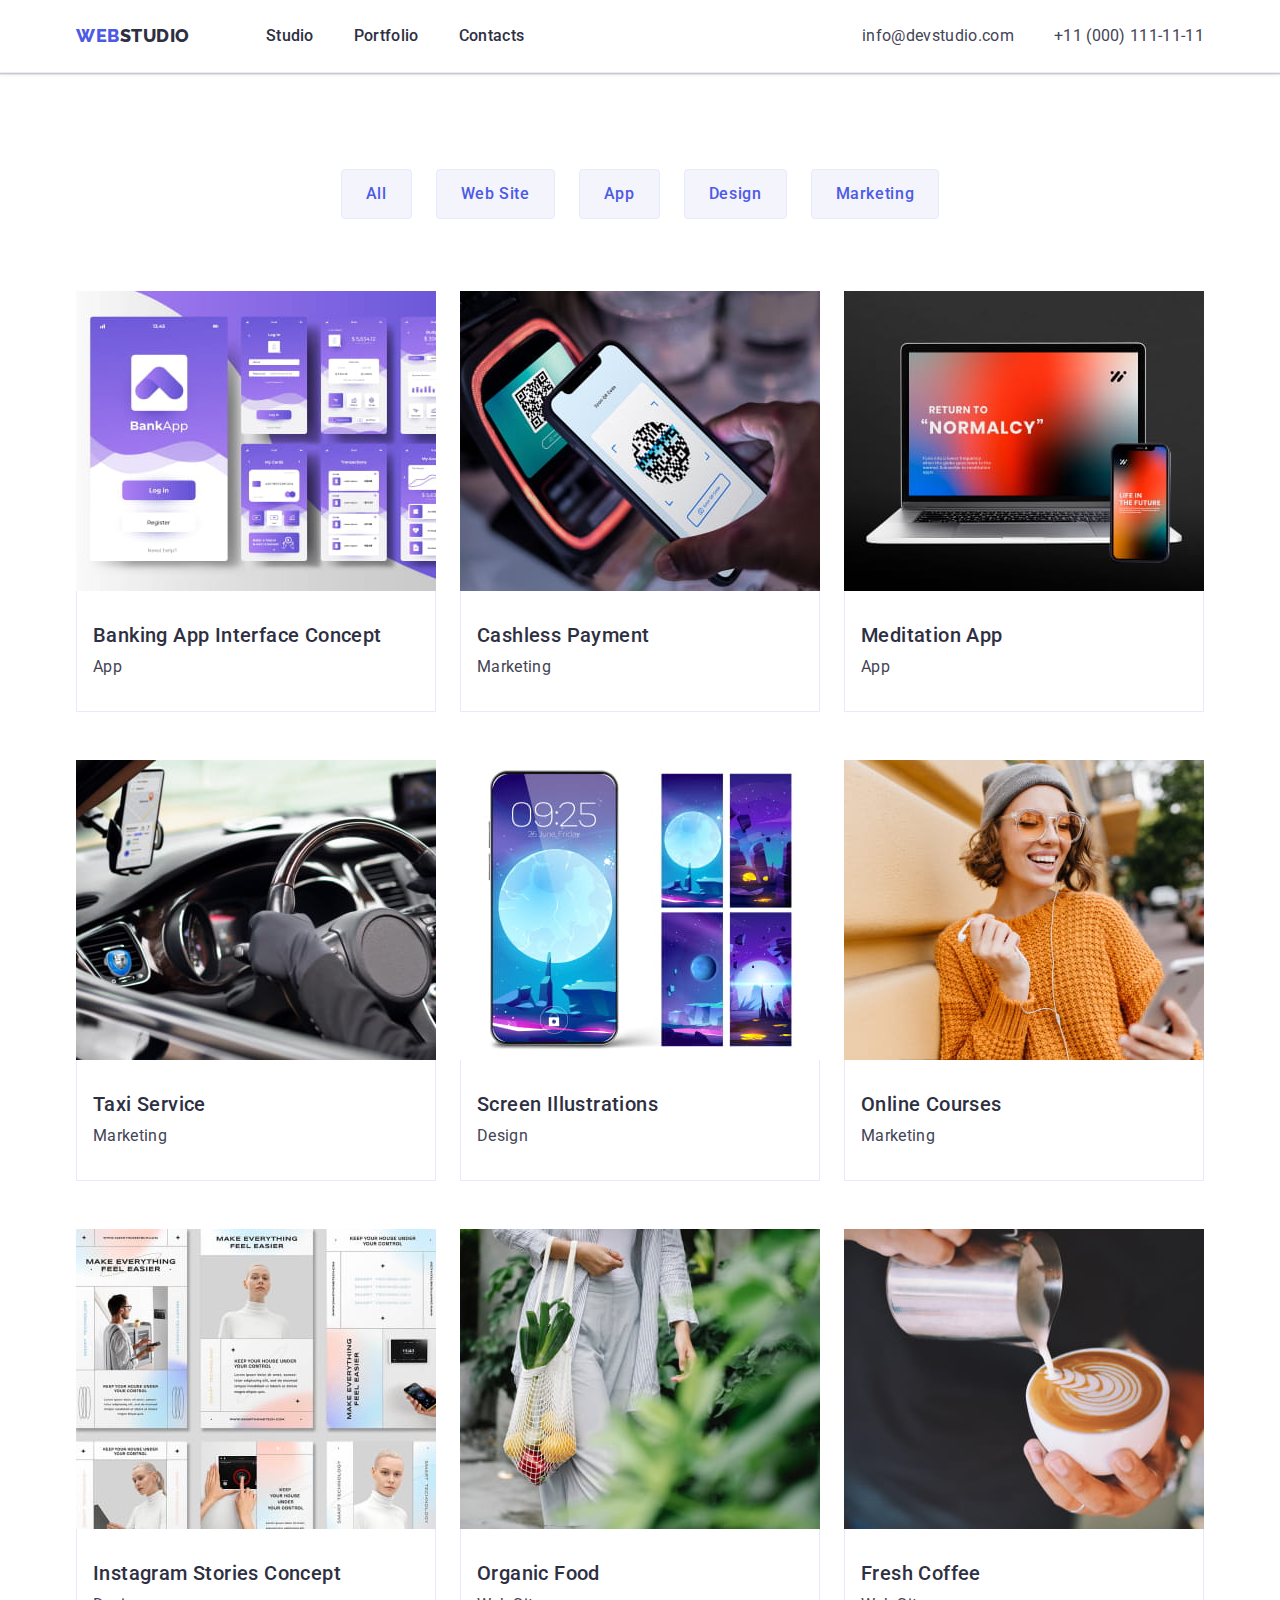
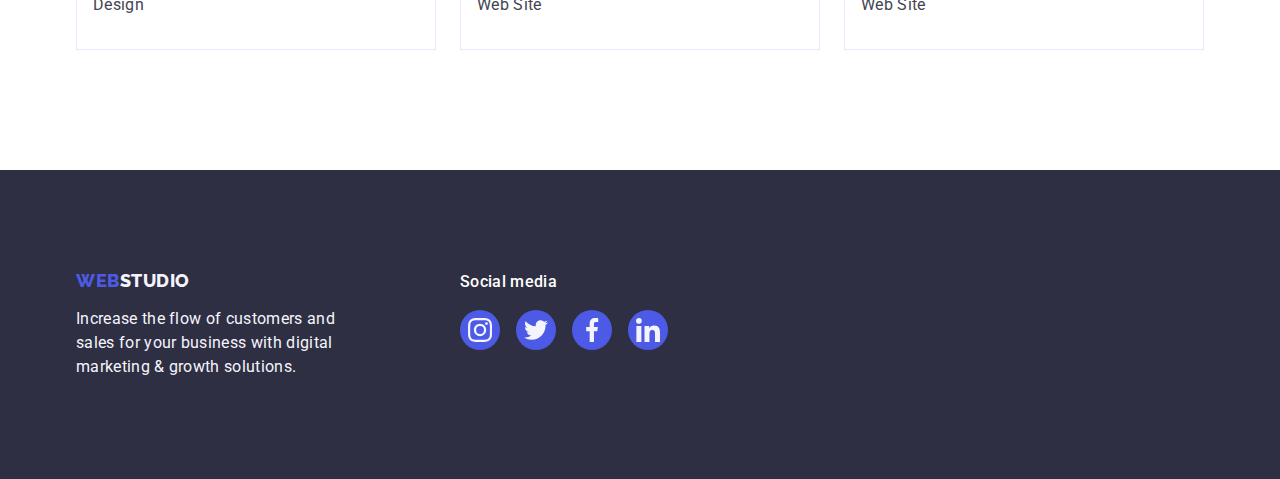
==== commit d8a49cdb: "Change №9 (work)" ====
--- a/portfolio.html
+++ b/portfolio.html
@@ -225,7 +225,7 @@
           </p>
         </div>
         <div>
-          <p class="text">Social media</p>
+          <p class="footer-socials-text">Social media</p>
           <ul class="socials-list">
             <li class="socials-icon">
               <a class="socials-link" href="">
@@ -234,7 +234,6 @@
                 </svg>
               </a>
             </li>
-
             <li class="socials-icon">
               <a class="socials-link" href="">
                 <svg class="socials-svg" width="24" height="24">
--- a/css/styles.css
+++ b/css/styles.css
@@ -61,7 +61,7 @@
 .slogan {
   font-weight: 700;
   font-size: 36px;
-  line-height: 1.11;
+  line-height: 1.1;
   letter-spacing: 0.02em;
   text-align: center;
   text-transform: capitalize;
@@ -215,7 +215,7 @@
 }
 /*
   |============================
-  |----------HERO-BTN----------
+  |------------HERO------------
   |============================
 */
 .hero-section {
@@ -588,9 +588,10 @@
 .socials-icon {
   height: 40px;
   width: 40px; 
+  
+
+  /*background: var(--primary-color);*/
   border-radius: 50%;  
-
-  background: var(--primary-color);
 }
 
 .socials-link {
@@ -615,12 +616,16 @@
 .socials-svg {
   fill: var(--light-color);
 }
-
-
-
-
-
-
-
-
-
+/*
+  |============================
+  |----------------------------
+  |============================
+*/
+
+
+
+
+
+
+
+
